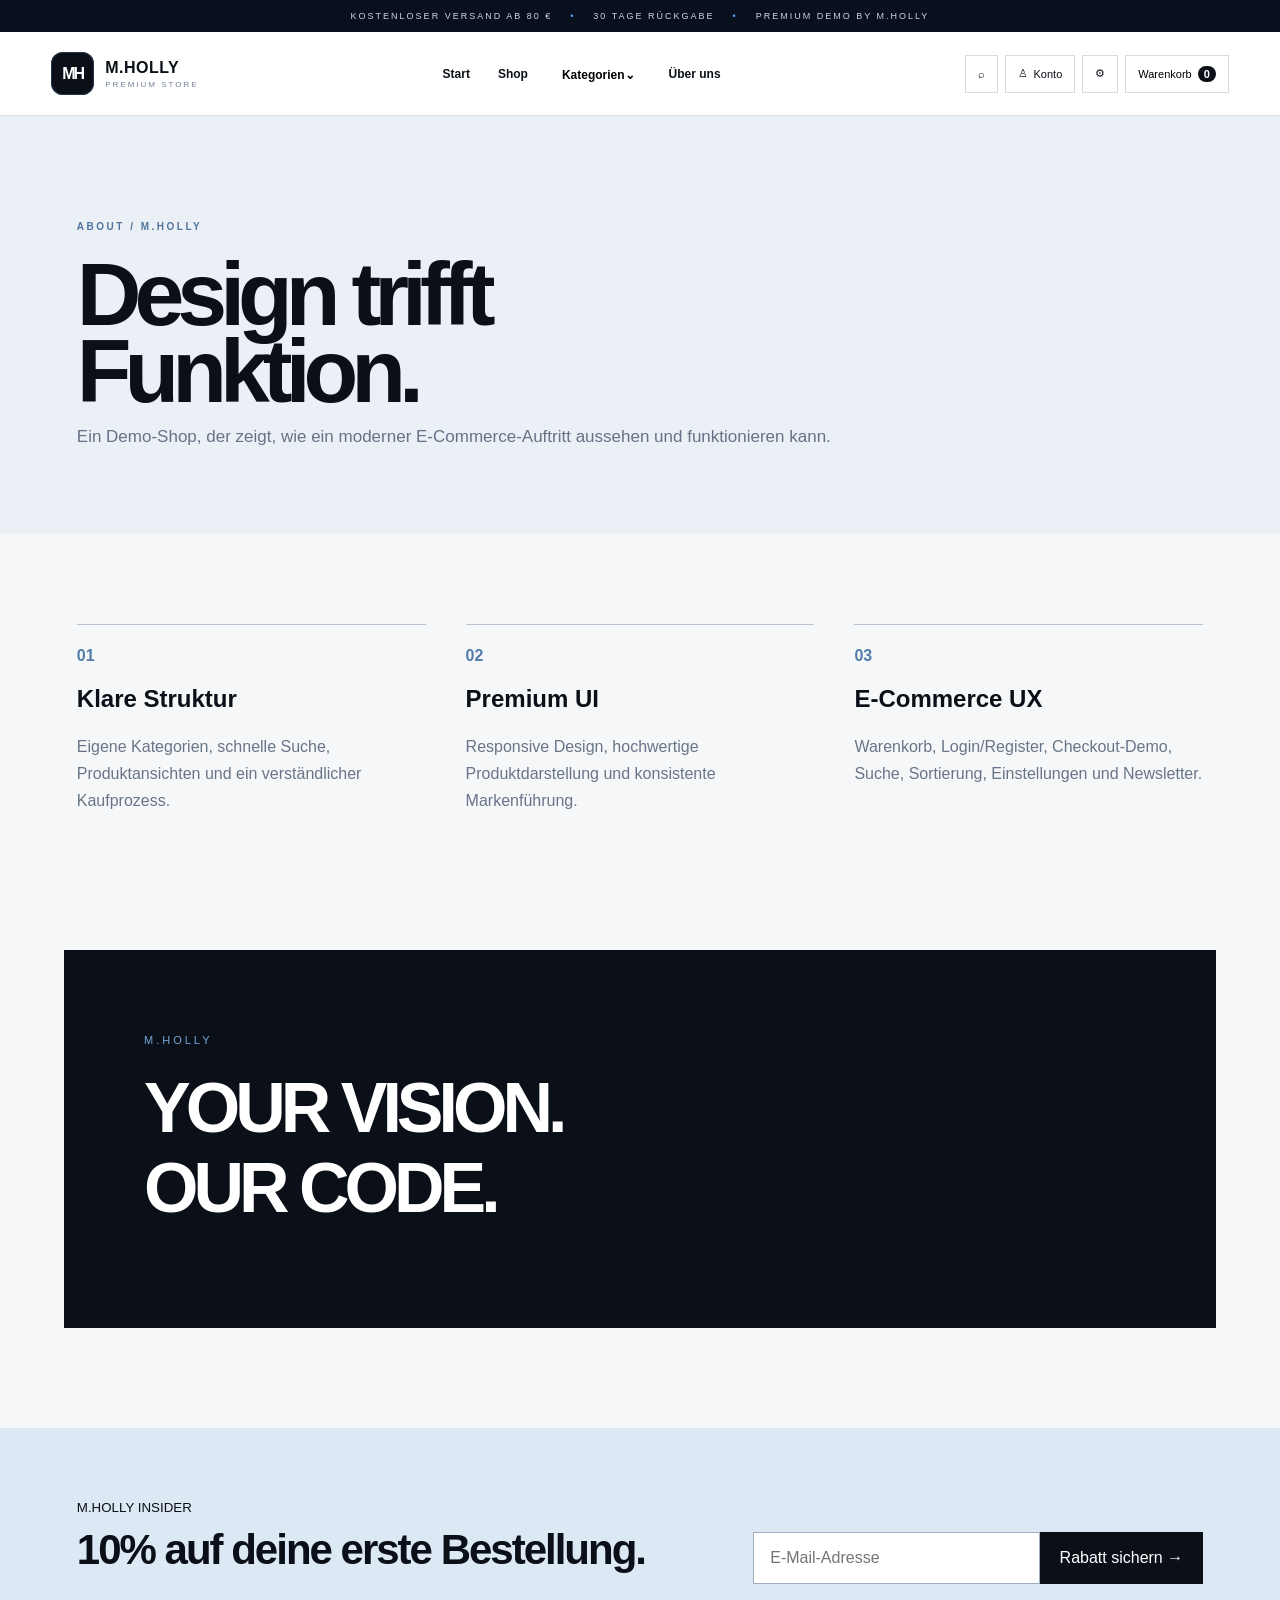
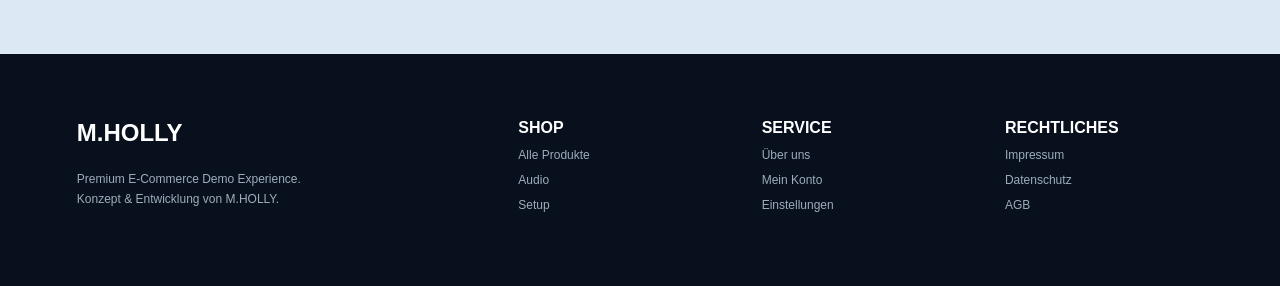
==== about.html @ 3b48a619 "Add files via upload" ====
<!doctype html><html lang="de"><head><meta charset="utf-8"><meta name="viewport" content="width=device-width,initial-scale=1"><title>Über uns | M.HOLLY Store</title><meta name="description" content="Premium Demo Onlineshop von M.HOLLY"><link rel="stylesheet" href="styles.css"></head><body><div class="topbar">KOSTENLOSER VERSAND AB 80 € <span>•</span> 30 TAGE RÜCKGABE <span>•</span> PREMIUM DEMO BY M.HOLLY</div><header><a class="brand" href="index.html"><span class="mh">MH</span><span><b>M.HOLLY</b><small>PREMIUM STORE</small></span></a><nav><a href="index.html">Start</a><a href="shop.html">Shop</a><div class="drop"><button>Kategorien⌄</button><div><a href="category.html?cat=Audio">Audio</a><a href="category.html?cat=Wearables">Wearables</a><a href="category.html?cat=Setup">Setup</a><a href="category.html?cat=Smart%20Home">Smart Home</a><a href="category.html?cat=Mobile">Mobile</a></div></div><a href="about.html">Über uns</a></nav><div class="tools"><button data-search aria-label="Suche">⌕</button><a href="account.html" aria-label="Konto">♙ <span>Konto</span></a><a href="settings.html" aria-label="Einstellungen">⚙</a><button data-cart>Warenkorb <b data-count>0</b></button></div><button class="hamb">☰</button></header><main><section class="pagehero"><small>ABOUT / M.HOLLY</small><h1>Design trifft<br>Funktion.</h1><p>Ein Demo-Shop, der zeigt, wie ein moderner E-Commerce-Auftritt aussehen und funktionieren kann.</p></section><section class="aboutgrid"><article><b>01</b><h2>Klare Struktur</h2><p>Eigene Kategorien, schnelle Suche, Produktansichten und ein verständlicher Kaufprozess.</p></article><article><b>02</b><h2>Premium UI</h2><p>Responsive Design, hochwertige Produktdarstellung und konsistente Markenführung.</p></article><article><b>03</b><h2>E-Commerce UX</h2><p>Warenkorb, Login/Register, Checkout-Demo, Suche, Sortierung, Einstellungen und Newsletter.</p></article></section><section class="manifest"><span>M.HOLLY</span><h2>YOUR VISION.<br>OUR CODE.</h2></section></main><section class="newsletter"><div><small>M.HOLLY INSIDER</small><h2>10% auf deine erste Bestellung.</h2></div><form data-news><input type="email" required placeholder="E-Mail-Adresse"><button>Rabatt sichern →</button></form></section><footer><div class="footbrand"><b>M.HOLLY</b><p>Premium E-Commerce Demo Experience.<br>Konzept & Entwicklung von M.HOLLY.</p></div><div><b>SHOP</b><a href="shop.html">Alle Produkte</a><a href="category.html?cat=Audio">Audio</a><a href="category.html?cat=Setup">Setup</a></div><div><b>SERVICE</b><a href="about.html">Über uns</a><a href="account.html">Mein Konto</a><a href="settings.html">Einstellungen</a></div><div><b>RECHTLICHES</b><a href="#">Impressum</a><a href="#">Datenschutz</a><a href="#">AGB</a></div></footer><div class="shade" data-shade></div><aside class="cart" data-drawer><div class="drawer-head"><h2>Warenkorb</h2><button data-close>×</button></div><div data-cart-items></div><div class="cart-bottom"><div><span>Gesamt</span><strong data-total>0 €</strong></div><button class="btn wide" data-checkout>Zur Kasse →</button><small>Demo-Shop – keine echte Zahlung.</small></div></aside><div class="modal" data-modal><button data-modal-close>×</button><div data-modal-body></div></div><script src="products.js"></script><script src="script.js"></script></body></html>
---- styles.css ----
*{box-sizing:border-box}html{scroll-behavior:smooth}body{margin:0;background:#f6f7f9;color:#0b1018;font-family:Inter,Arial,sans-serif}body.dark{background:#0b1018;color:#f5f7fa}a{text-decoration:none;color:inherit}button,input,select{font:inherit}.topbar{height:32px;background:#07101c;color:#cdd7e5;display:flex;align-items:center;justify-content:center;gap:18px;font-size:9px;letter-spacing:2px}.topbar span{color:#58a6ff}header{height:84px;padding:0 4vw;display:flex;align-items:center;justify-content:space-between;background:rgba(255,255,255,.92);border-bottom:1px solid #dce2ea;position:sticky;top:0;z-index:30;backdrop-filter:blur(18px)}.brand{display:flex;align-items:center;gap:11px}.mh{width:43px;height:43px;border-radius:12px;background:#0b1018;color:white;display:grid;place-items:center;font-weight:900;letter-spacing:-2px;box-shadow:inset 0 0 0 1px #26364d}.brand b{display:block;letter-spacing:.5px}.brand small{display:block;font-size:8px;letter-spacing:2px;color:#738096;margin-top:3px}nav{display:flex;gap:28px;align-items:center}nav>a,.drop>button{font-size:12px;font-weight:700;border:0;background:none;cursor:pointer}.drop{position:relative}.drop>div{display:none;position:absolute;top:25px;left:-25px;background:white;border:1px solid #dce2ea;padding:12px;width:180px;box-shadow:0 20px 50px #14203322}.drop:hover>div{display:grid}.drop a{padding:10px;font-size:12px}.drop a:hover{background:#eef3f8}.tools{display:flex;align-items:center;gap:7px}.tools button,.tools>a{height:38px;border:1px solid #d3dae4;background:white;padding:0 12px;display:flex;align-items:center;gap:6px;font-size:11px;cursor:pointer}.tools b{background:#0b1018;color:white;border-radius:20px;padding:2px 6px}.hamb{display:none}.hero{min-height:690px;padding:70px 5vw;display:grid;grid-template-columns:1fr 1fr;gap:5vw;background:linear-gradient(120deg,#f8fafc,#edf2f7)}.hero-copy{align-self:center}.kicker,.pagehero small,.home-feature small{font-size:10px;font-weight:800;letter-spacing:2.5px;color:#50749b}.hero h1,.pagehero h1{font-size:clamp(62px,7vw,108px);line-height:.86;letter-spacing:-7px;margin:22px 0;font-weight:900}.hero h1 em{font-weight:300;color:#41688f}.hero-copy>p{max-width:570px;color:#586579;font-size:17px;line-height:1.7}.btn,.ghost{display:inline-block;margin-top:18px;padding:15px 21px;font-size:12px;font-weight:800;border:0;cursor:pointer}.btn{background:#0b1018;color:white}.ghost{border:1px solid #aeb9c7;margin-left:8px}.hero-stats{display:flex;gap:35px;margin-top:55px}.hero-stats span{display:grid}.hero-stats small{color:#7a8798;font-size:10px;margin-top:4px}.hero-product{align-self:center;position:relative;background:#dce5ef;border-radius:28px;padding:35px;box-shadow:0 40px 90px #20365024}.hero-product img{width:100%;display:block}.glass-label{position:absolute;top:22px;left:25px;background:#ffffffb8;padding:9px 12px;font-size:9px;letter-spacing:2px;z-index:2}.hero-product-info{display:flex;justify-content:space-between;align-items:end;margin-top:18px}.hero-product-info span{font-weight:800}.hero-product-info small{display:block;color:#6f7d90;font-weight:400;margin-top:5px}.catstrip{display:grid;grid-template-columns:repeat(5,1fr);background:#0b1018;color:white;padding:0 4vw}.catstrip a{padding:27px 16px;border-right:1px solid #263242;display:grid;grid-template-columns:auto 1fr auto;gap:12px;align-items:center}.catstrip b{font-size:9px;color:#6fa1d5}.catstrip span{font-weight:700}.home-feature{padding:120px 6vw;display:grid;grid-template-columns:1fr 1fr;gap:8vw}.home-feature h2{font-size:58px;letter-spacing:-4px;margin:15px 0}.home-feature p{color:#667386;line-height:1.7;max-width:550px}.textlink{font-weight:800;font-size:12px}.feature-cards{display:grid;grid-template-columns:1fr 1fr;gap:14px}.feature-cards article{background:white;border:1px solid #e0e5eb;padding:35px;min-height:160px;display:flex;flex-direction:column;justify-content:end}.feature-cards b{font-size:32px}.feature-cards span{color:#6c7889;margin-top:6px}.pagehero{padding:100px 6vw 70px;background:#eaf0f6}.pagehero h1{margin-bottom:15px}.pagehero p{color:#667386;font-size:17px}.smallhero{padding-bottom:50px}.shopbar{padding:35px 5vw;display:flex;justify-content:space-between;gap:20px}.filters{display:flex;gap:8px;overflow:auto}.filters button,.shopbar select{border:1px solid #d3dae4;background:white;padding:11px 15px;white-space:nowrap}.filters .active{background:#0b1018;color:white}.product-grid{padding:10px 5vw 110px;display:grid;grid-template-columns:repeat(4,1fr);gap:18px}.catgrid{padding-top:55px}.card{background:white;border:1px solid #e0e5eb;position:relative;transition:.25s}.card:hover{transform:translateY(-4px);box-shadow:0 20px 45px #1b314c14}.card img{width:100%;display:block;background:#edf1f5}.card-info{padding:18px}.card-info small{color:#728095}.card-info h3{margin:7px 0 18px}.price{display:flex;justify-content:space-between;align-items:center}.add{width:38px;height:38px;border:0;background:#0b1018;color:white;font-size:18px;cursor:pointer}.wishlist{position:absolute;right:13px;top:13px;width:38px;height:38px;border-radius:50%;border:0;background:white;z-index:2}.aboutgrid{padding:90px 6vw;display:grid;grid-template-columns:repeat(3,1fr);gap:40px}.aboutgrid article{border-top:1px solid #bac5d1;padding-top:22px}.aboutgrid article>b{color:#527da9}.aboutgrid p{color:#687588;line-height:1.7}.manifest{margin:30px 5vw 100px;background:#0b1018;color:white;padding:80px}.manifest span{letter-spacing:3px;font-size:11px;color:#76a5d5}.manifest h2{font-size:70px;letter-spacing:-5px;margin:20px 0}.account-wrap{min-height:720px;display:grid;grid-template-columns:1fr 1fr}.account-side{background:#0b1018;color:white;padding:100px 8vw}.account-side h1{font-size:70px;letter-spacing:-5px}.account-side p{color:#9ba9ba;line-height:1.7}.account-card{padding:100px 9vw}.tabs{display:flex;border-bottom:1px solid #d8dfe7;margin-bottom:35px}.tabs button{border:0;background:none;padding:15px 25px;font-weight:800}.tabs .active{border-bottom:2px solid #0b1018}.account-card form{display:grid;gap:18px}.account-card label{display:grid;gap:8px;font-size:12px;font-weight:700}.account-card input{padding:15px;border:1px solid #cbd4df;background:white}.account-card form>a{text-align:center;font-size:11px;color:#667386}.wide{width:100%}.settings{max-width:900px;margin:60px auto 110px;padding:0 25px}.settings>div{background:white;border:1px solid #dfe5ec;margin-bottom:16px;padding:25px}.settings h3{margin-top:0}.settings label{padding:18px 0;border-top:1px solid #e7ebf0;display:flex;justify-content:space-between;align-items:center}.settings label small{display:block;color:#7a8798;margin-top:4px}.selectrow select{padding:9px}.newsletter{background:#dce8f4;padding:70px 6vw;display:flex;align-items:end;justify-content:space-between;gap:40px}.newsletter h2{font-size:42px;letter-spacing:-2px;margin:10px 0}.newsletter form{display:flex;min-width:450px}.newsletter input{padding:16px;flex:1;border:1px solid #9facbb;background:white}.newsletter button{background:#0b1018;color:white;border:0;padding:0 20px}footer{background:#07101c;color:#9eacbc;padding:65px 6vw;display:grid;grid-template-columns:2fr 1fr 1fr 1fr;gap:45px}footer>div{display:flex;flex-direction:column;gap:11px}footer b{color:white}footer a{font-size:12px}.footbrand b{font-size:24px}.footbrand p{font-size:12px;line-height:1.6}.shade{display:none;position:fixed;inset:0;background:#0008;z-index:50}.shade.on{display:block}.cart{position:fixed;right:-470px;top:0;width:min(450px,100%);height:100vh;background:white;z-index:60;padding:28px;transition:.3s;display:flex;flex-direction:column}.cart.on{right:0}.drawer-head{display:flex;justify-content:space-between;border-bottom:1px solid #dce2ea}.drawer-head button,.modal>button{border:0;background:none;font-size:30px}.cartitem{display:grid;grid-template-columns:60px 1fr auto;gap:12px;padding:14px 0;border-bottom:1px solid #e4e8ed;align-items:center}.cartitem img{width:60px}.cartitem small{display:block;color:#748196}.cartitem button{border:0;background:none}.cart-bottom{margin-top:auto}.cart-bottom>div{display:flex;justify-content:space-between;margin:20px 0}.cart-bottom small{display:block;text-align:center;color:#8490a0;margin-top:10px}.modal{display:none;position:fixed;z-index:70;left:50%;top:50%;transform:translate(-50%,-50%);width:min(650px,92%);background:white;padding:35px;box-shadow:0 30px 100px #0008}.modal.on{display:block}.modal>button{position:absolute;right:15px;top:10px}.searchbox{width:100%;padding:16px;border:1px solid #bdc8d5;margin:25px 0}.search-result{display:flex;gap:14px;align-items:center;padding:10px 0;border-top:1px solid #e1e6ec}.search-result img{width:55px}.checkout{display:grid;gap:10px}.checkout input{padding:13px;border:1px solid #c8d1dc}.success{text-align:center;padding:30px}.success b{font-size:60px;color:#3976b6}@media(max-width:950px){nav{display:none}.tools a span{display:none}.hero{grid-template-columns:1fr}.hero-product{max-width:650px}.catstrip{grid-template-columns:1fr 1fr}.product-grid{grid-template-columns:repeat(2,1fr)}.home-feature{grid-template-columns:1fr}.account-wrap{grid-template-columns:1fr}.account-side{padding:60px 8vw}.newsletter{display:block}.newsletter form{min-width:0;max-width:550px}.aboutgrid{grid-template-columns:1fr}.manifest h2{font-size:50px}}@media(max-width:600px){.topbar{font-size:6px;gap:5px}.brand small{display:none}.tools>a:nth-of-type(2){display:none}.hero{padding:55px 22px}.hero h1,.pagehero h1{font-size:54px;letter-spacing:-4px}.hero-stats{gap:15px}.catstrip{grid-template-columns:1fr}.catstrip a{border-bottom:1px solid #263242}.home-feature{padding:80px 22px}.home-feature h2{font-size:42px}.feature-cards{grid-template-columns:1fr}.product-grid{grid-template-columns:1fr;padding:10px 20px 80px}.shopbar{padding:25px 20px}.pagehero{padding:70px 22px 50px}.account-card{padding:60px 25px}.account-side h1{font-size:52px}.newsletter{padding:60px 22px}.newsletter form{display:grid}.newsletter button{padding:15px}footer{grid-template-columns:1fr 1fr;padding:55px 22px}.manifest{padding:45px 25px}.manifest h2{font-size:40px}.tools button[data-cart]{padding:0 8px;font-size:0}.tools button[data-cart] b{font-size:10px}}
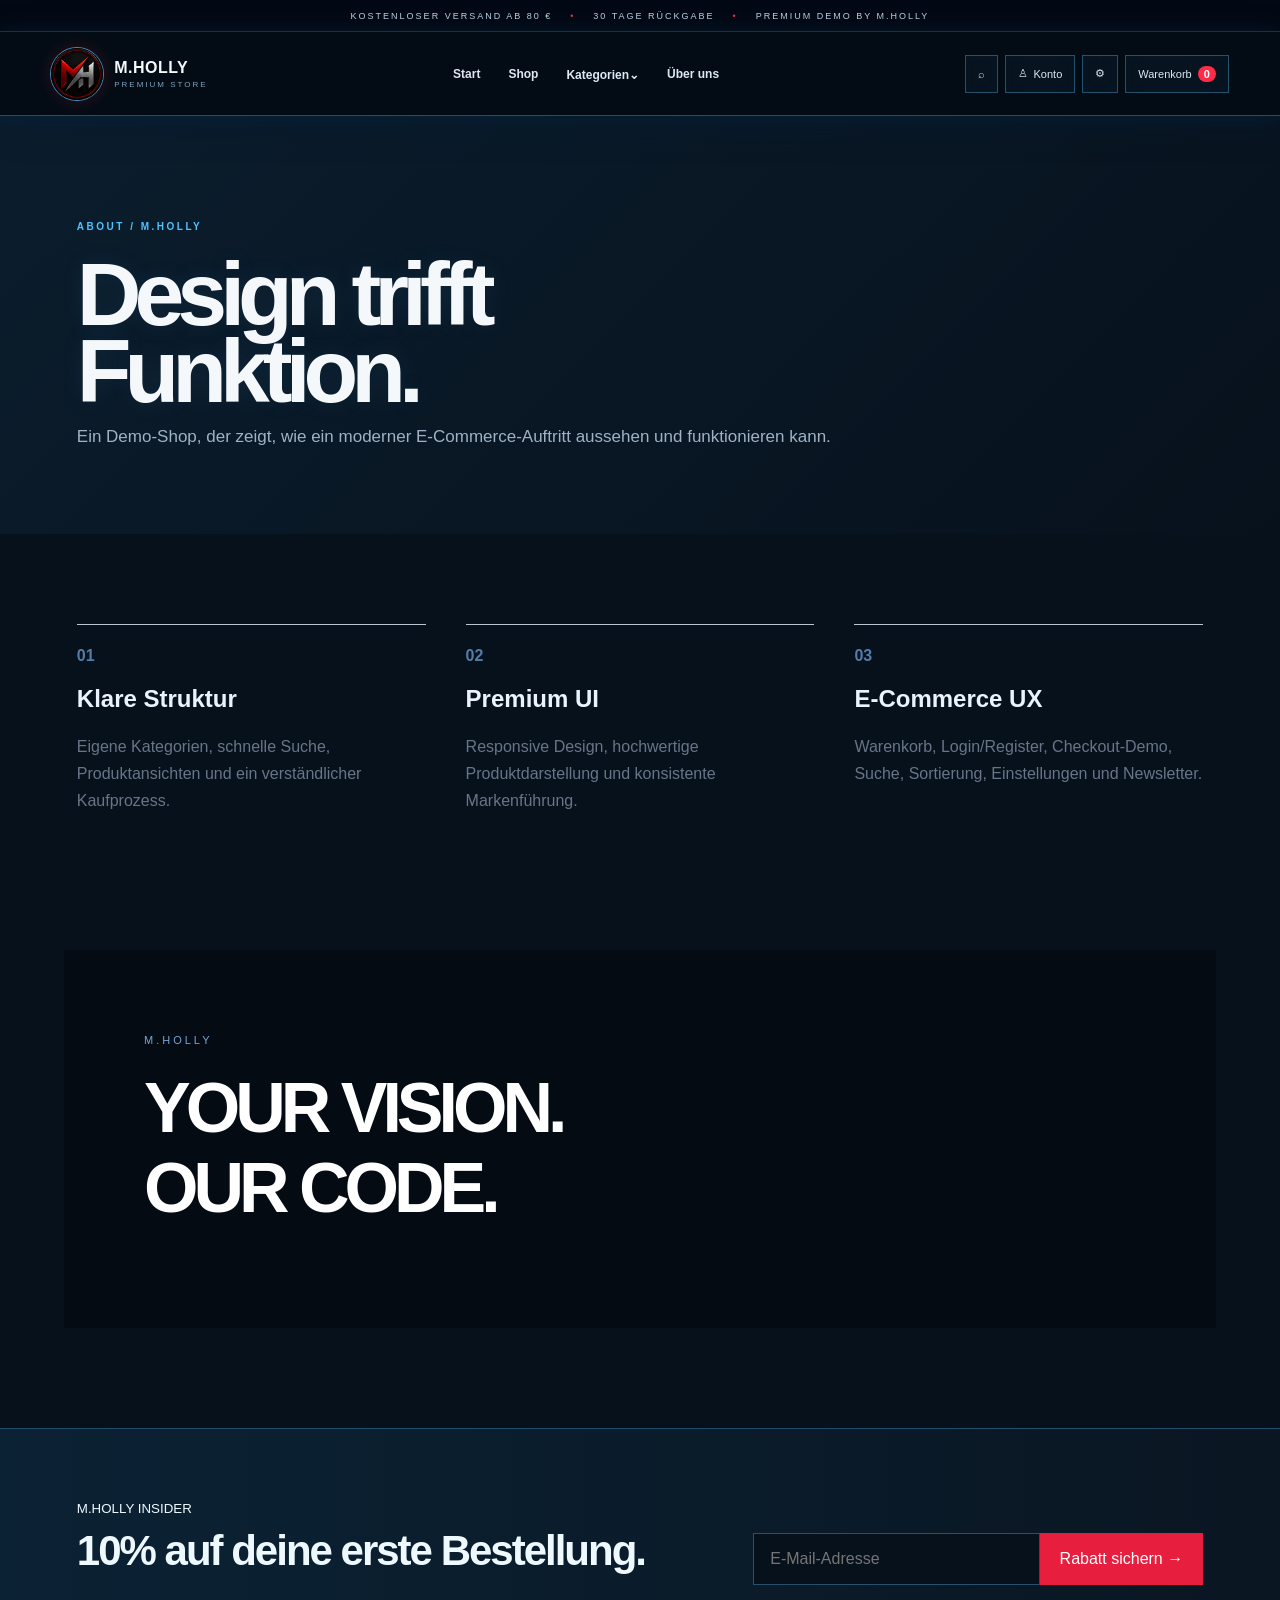
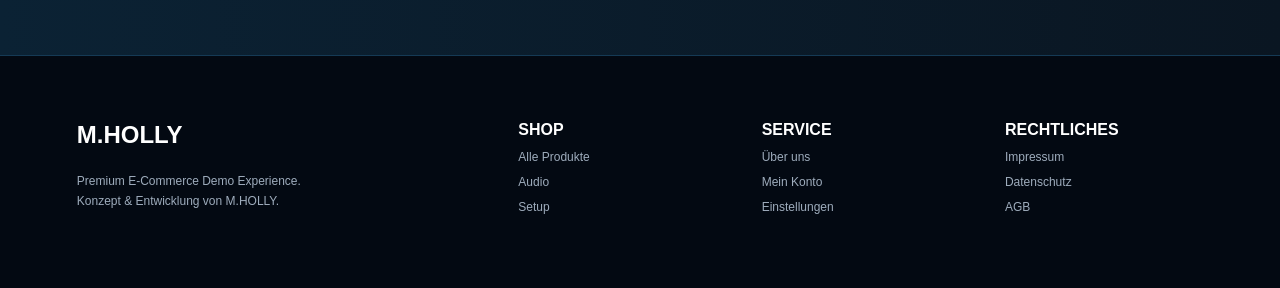
==== commit a57e31f4: "Add files via upload" ====
--- a/about.html
+++ b/about.html
@@ -1 +1 @@
-<!doctype html><html lang="de"><head><meta charset="utf-8"><meta name="viewport" content="width=device-width,initial-scale=1"><title>Über uns | M.HOLLY Store</title><meta name="description" content="Premium Demo Onlineshop von M.HOLLY"><link rel="stylesheet" href="styles.css"></head><body><div class="topbar">KOSTENLOSER VERSAND AB 80 € <span>•</span> 30 TAGE RÜCKGABE <span>•</span> PREMIUM DEMO BY M.HOLLY</div><header><a class="brand" href="index.html"><span class="mh">MH</span><span><b>M.HOLLY</b><small>PREMIUM STORE</small></span></a><nav><a href="index.html">Start</a><a href="shop.html">Shop</a><div class="drop"><button>Kategorien⌄</button><div><a href="category.html?cat=Audio">Audio</a><a href="category.html?cat=Wearables">Wearables</a><a href="category.html?cat=Setup">Setup</a><a href="category.html?cat=Smart%20Home">Smart Home</a><a href="category.html?cat=Mobile">Mobile</a></div></div><a href="about.html">Über uns</a></nav><div class="tools"><button data-search aria-label="Suche">⌕</button><a href="account.html" aria-label="Konto">♙ <span>Konto</span></a><a href="settings.html" aria-label="Einstellungen">⚙</a><button data-cart>Warenkorb <b data-count>0</b></button></div><button class="hamb">☰</button></header><main><section class="pagehero"><small>ABOUT / M.HOLLY</small><h1>Design trifft<br>Funktion.</h1><p>Ein Demo-Shop, der zeigt, wie ein moderner E-Commerce-Auftritt aussehen und funktionieren kann.</p></section><section class="aboutgrid"><article><b>01</b><h2>Klare Struktur</h2><p>Eigene Kategorien, schnelle Suche, Produktansichten und ein verständlicher Kaufprozess.</p></article><article><b>02</b><h2>Premium UI</h2><p>Responsive Design, hochwertige Produktdarstellung und konsistente Markenführung.</p></article><article><b>03</b><h2>E-Commerce UX</h2><p>Warenkorb, Login/Register, Checkout-Demo, Suche, Sortierung, Einstellungen und Newsletter.</p></article></section><section class="manifest"><span>M.HOLLY</span><h2>YOUR VISION.<br>OUR CODE.</h2></section></main><section class="newsletter"><div><small>M.HOLLY INSIDER</small><h2>10% auf deine erste Bestellung.</h2></div><form data-news><input type="email" required placeholder="E-Mail-Adresse"><button>Rabatt sichern →</button></form></section><footer><div class="footbrand"><b>M.HOLLY</b><p>Premium E-Commerce Demo Experience.<br>Konzept & Entwicklung von M.HOLLY.</p></div><div><b>SHOP</b><a href="shop.html">Alle Produkte</a><a href="category.html?cat=Audio">Audio</a><a href="category.html?cat=Setup">Setup</a></div><div><b>SERVICE</b><a href="about.html">Über uns</a><a href="account.html">Mein Konto</a><a href="settings.html">Einstellungen</a></div><div><b>RECHTLICHES</b><a href="#">Impressum</a><a href="#">Datenschutz</a><a href="#">AGB</a></div></footer><div class="shade" data-shade></div><aside class="cart" data-drawer><div class="drawer-head"><h2>Warenkorb</h2><button data-close>×</button></div><div data-cart-items></div><div class="cart-bottom"><div><span>Gesamt</span><strong data-total>0 €</strong></div><button class="btn wide" data-checkout>Zur Kasse →</button><small>Demo-Shop – keine echte Zahlung.</small></div></aside><div class="modal" data-modal><button data-modal-close>×</button><div data-modal-body></div></div><script src="products.js"></script><script src="script.js"></script></body></html>+<!doctype html><html lang="de"><head><meta charset="utf-8"><meta name="viewport" content="width=device-width,initial-scale=1"><title>Über uns | M.HOLLY Store</title><meta name="description" content="Premium Demo Onlineshop von M.HOLLY"><link rel="stylesheet" href="styles.css"></head><body><div class="topbar">KOSTENLOSER VERSAND AB 80 € <span>•</span> 30 TAGE RÜCKGABE <span>•</span> PREMIUM DEMO BY M.HOLLY</div><header><a class="brand" href="index.html"><img class="brand-logo" src="assets/mholly-logo.png" alt="M.HOLLY Logo"><span><b>M.HOLLY</b><small>PREMIUM STORE</small></span></a><nav><a href="index.html">Start</a><a href="shop.html">Shop</a><div class="drop"><button>Kategorien⌄</button><div><a href="category.html?cat=Audio">Audio</a><a href="category.html?cat=Wearables">Wearables</a><a href="category.html?cat=Setup">Setup</a><a href="category.html?cat=Smart%20Home">Smart Home</a><a href="category.html?cat=Mobile">Mobile</a></div></div><a href="about.html">Über uns</a></nav><div class="tools"><button data-search aria-label="Suche">⌕</button><a href="account.html" aria-label="Konto">♙ <span>Konto</span></a><a href="settings.html" aria-label="Einstellungen">⚙</a><button data-cart>Warenkorb <b data-count>0</b></button></div><button class="hamb">☰</button></header><main><section class="pagehero"><small>ABOUT / M.HOLLY</small><h1>Design trifft<br>Funktion.</h1><p>Ein Demo-Shop, der zeigt, wie ein moderner E-Commerce-Auftritt aussehen und funktionieren kann.</p></section><section class="aboutgrid"><article><b>01</b><h2>Klare Struktur</h2><p>Eigene Kategorien, schnelle Suche, Produktansichten und ein verständlicher Kaufprozess.</p></article><article><b>02</b><h2>Premium UI</h2><p>Responsive Design, hochwertige Produktdarstellung und konsistente Markenführung.</p></article><article><b>03</b><h2>E-Commerce UX</h2><p>Warenkorb, Login/Register, Checkout-Demo, Suche, Sortierung, Einstellungen und Newsletter.</p></article></section><section class="manifest"><span>M.HOLLY</span><h2>YOUR VISION.<br>OUR CODE.</h2></section></main><section class="newsletter"><div><small>M.HOLLY INSIDER</small><h2>10% auf deine erste Bestellung.</h2></div><form data-news><input type="email" required placeholder="E-Mail-Adresse"><button>Rabatt sichern →</button></form></section><footer><div class="footbrand"><b>M.HOLLY</b><p>Premium E-Commerce Demo Experience.<br>Konzept & Entwicklung von M.HOLLY.</p></div><div><b>SHOP</b><a href="shop.html">Alle Produkte</a><a href="category.html?cat=Audio">Audio</a><a href="category.html?cat=Setup">Setup</a></div><div><b>SERVICE</b><a href="about.html">Über uns</a><a href="account.html">Mein Konto</a><a href="settings.html">Einstellungen</a></div><div><b>RECHTLICHES</b><a href="#">Impressum</a><a href="#">Datenschutz</a><a href="#">AGB</a></div></footer><div class="shade" data-shade></div><aside class="cart" data-drawer><div class="drawer-head"><h2>Warenkorb</h2><button data-close>×</button></div><div data-cart-items></div><div class="cart-bottom"><div><span>Gesamt</span><strong data-total>0 €</strong></div><button class="btn wide" data-checkout>Zur Kasse →</button><small>Demo-Shop – keine echte Zahlung.</small></div></aside><div class="modal" data-modal><button data-modal-close>×</button><div data-modal-body></div></div><script src="products.js"></script><script src="script.js"></script></body></html>
--- a/styles.css
+++ b/styles.css
@@ -1 +1,17 @@
 *{box-sizing:border-box}html{scroll-behavior:smooth}body{margin:0;background:#f6f7f9;color:#0b1018;font-family:Inter,Arial,sans-serif}body.dark{background:#0b1018;color:#f5f7fa}a{text-decoration:none;color:inherit}button,input,select{font:inherit}.topbar{height:32px;background:#07101c;color:#cdd7e5;display:flex;align-items:center;justify-content:center;gap:18px;font-size:9px;letter-spacing:2px}.topbar span{color:#58a6ff}header{height:84px;padding:0 4vw;display:flex;align-items:center;justify-content:space-between;background:rgba(255,255,255,.92);border-bottom:1px solid #dce2ea;position:sticky;top:0;z-index:30;backdrop-filter:blur(18px)}.brand{display:flex;align-items:center;gap:11px}.mh{width:43px;height:43px;border-radius:12px;background:#0b1018;color:white;display:grid;place-items:center;font-weight:900;letter-spacing:-2px;box-shadow:inset 0 0 0 1px #26364d}.brand b{display:block;letter-spacing:.5px}.brand small{display:block;font-size:8px;letter-spacing:2px;color:#738096;margin-top:3px}nav{display:flex;gap:28px;align-items:center}nav>a,.drop>button{font-size:12px;font-weight:700;border:0;background:none;cursor:pointer}.drop{position:relative}.drop>div{display:none;position:absolute;top:25px;left:-25px;background:white;border:1px solid #dce2ea;padding:12px;width:180px;box-shadow:0 20px 50px #14203322}.drop:hover>div{display:grid}.drop a{padding:10px;font-size:12px}.drop a:hover{background:#eef3f8}.tools{display:flex;align-items:center;gap:7px}.tools button,.tools>a{height:38px;border:1px solid #d3dae4;background:white;padding:0 12px;display:flex;align-items:center;gap:6px;font-size:11px;cursor:pointer}.tools b{background:#0b1018;color:white;border-radius:20px;padding:2px 6px}.hamb{display:none}.hero{min-height:690px;padding:70px 5vw;display:grid;grid-template-columns:1fr 1fr;gap:5vw;background:linear-gradient(120deg,#f8fafc,#edf2f7)}.hero-copy{align-self:center}.kicker,.pagehero small,.home-feature small{font-size:10px;font-weight:800;letter-spacing:2.5px;color:#50749b}.hero h1,.pagehero h1{font-size:clamp(62px,7vw,108px);line-height:.86;letter-spacing:-7px;margin:22px 0;font-weight:900}.hero h1 em{font-weight:300;color:#41688f}.hero-copy>p{max-width:570px;color:#586579;font-size:17px;line-height:1.7}.btn,.ghost{display:inline-block;margin-top:18px;padding:15px 21px;font-size:12px;font-weight:800;border:0;cursor:pointer}.btn{background:#0b1018;color:white}.ghost{border:1px solid #aeb9c7;margin-left:8px}.hero-stats{display:flex;gap:35px;margin-top:55px}.hero-stats span{display:grid}.hero-stats small{color:#7a8798;font-size:10px;margin-top:4px}.hero-product{align-self:center;position:relative;background:#dce5ef;border-radius:28px;padding:35px;box-shadow:0 40px 90px #20365024}.hero-product img{width:100%;display:block}.glass-label{position:absolute;top:22px;left:25px;background:#ffffffb8;padding:9px 12px;font-size:9px;letter-spacing:2px;z-index:2}.hero-product-info{display:flex;justify-content:space-between;align-items:end;margin-top:18px}.hero-product-info span{font-weight:800}.hero-product-info small{display:block;color:#6f7d90;font-weight:400;margin-top:5px}.catstrip{display:grid;grid-template-columns:repeat(5,1fr);background:#0b1018;color:white;padding:0 4vw}.catstrip a{padding:27px 16px;border-right:1px solid #263242;display:grid;grid-template-columns:auto 1fr auto;gap:12px;align-items:center}.catstrip b{font-size:9px;color:#6fa1d5}.catstrip span{font-weight:700}.home-feature{padding:120px 6vw;display:grid;grid-template-columns:1fr 1fr;gap:8vw}.home-feature h2{font-size:58px;letter-spacing:-4px;margin:15px 0}.home-feature p{color:#667386;line-height:1.7;max-width:550px}.textlink{font-weight:800;font-size:12px}.feature-cards{display:grid;grid-template-columns:1fr 1fr;gap:14px}.feature-cards article{background:white;border:1px solid #e0e5eb;padding:35px;min-height:160px;display:flex;flex-direction:column;justify-content:end}.feature-cards b{font-size:32px}.feature-cards span{color:#6c7889;margin-top:6px}.pagehero{padding:100px 6vw 70px;background:#eaf0f6}.pagehero h1{margin-bottom:15px}.pagehero p{color:#667386;font-size:17px}.smallhero{padding-bottom:50px}.shopbar{padding:35px 5vw;display:flex;justify-content:space-between;gap:20px}.filters{display:flex;gap:8px;overflow:auto}.filters button,.shopbar select{border:1px solid #d3dae4;background:white;padding:11px 15px;white-space:nowrap}.filters .active{background:#0b1018;color:white}.product-grid{padding:10px 5vw 110px;display:grid;grid-template-columns:repeat(4,1fr);gap:18px}.catgrid{padding-top:55px}.card{background:white;border:1px solid #e0e5eb;position:relative;transition:.25s}.card:hover{transform:translateY(-4px);box-shadow:0 20px 45px #1b314c14}.card img{width:100%;display:block;background:#edf1f5}.card-info{padding:18px}.card-info small{color:#728095}.card-info h3{margin:7px 0 18px}.price{display:flex;justify-content:space-between;align-items:center}.add{width:38px;height:38px;border:0;background:#0b1018;color:white;font-size:18px;cursor:pointer}.wishlist{position:absolute;right:13px;top:13px;width:38px;height:38px;border-radius:50%;border:0;background:white;z-index:2}.aboutgrid{padding:90px 6vw;display:grid;grid-template-columns:repeat(3,1fr);gap:40px}.aboutgrid article{border-top:1px solid #bac5d1;padding-top:22px}.aboutgrid article>b{color:#527da9}.aboutgrid p{color:#687588;line-height:1.7}.manifest{margin:30px 5vw 100px;background:#0b1018;color:white;padding:80px}.manifest span{letter-spacing:3px;font-size:11px;color:#76a5d5}.manifest h2{font-size:70px;letter-spacing:-5px;margin:20px 0}.account-wrap{min-height:720px;display:grid;grid-template-columns:1fr 1fr}.account-side{background:#0b1018;color:white;padding:100px 8vw}.account-side h1{font-size:70px;letter-spacing:-5px}.account-side p{color:#9ba9ba;line-height:1.7}.account-card{padding:100px 9vw}.tabs{display:flex;border-bottom:1px solid #d8dfe7;margin-bottom:35px}.tabs button{border:0;background:none;padding:15px 25px;font-weight:800}.tabs .active{border-bottom:2px solid #0b1018}.account-card form{display:grid;gap:18px}.account-card label{display:grid;gap:8px;font-size:12px;font-weight:700}.account-card input{padding:15px;border:1px solid #cbd4df;background:white}.account-card form>a{text-align:center;font-size:11px;color:#667386}.wide{width:100%}.settings{max-width:900px;margin:60px auto 110px;padding:0 25px}.settings>div{background:white;border:1px solid #dfe5ec;margin-bottom:16px;padding:25px}.settings h3{margin-top:0}.settings label{padding:18px 0;border-top:1px solid #e7ebf0;display:flex;justify-content:space-between;align-items:center}.settings label small{display:block;color:#7a8798;margin-top:4px}.selectrow select{padding:9px}.newsletter{background:#dce8f4;padding:70px 6vw;display:flex;align-items:end;justify-content:space-between;gap:40px}.newsletter h2{font-size:42px;letter-spacing:-2px;margin:10px 0}.newsletter form{display:flex;min-width:450px}.newsletter input{padding:16px;flex:1;border:1px solid #9facbb;background:white}.newsletter button{background:#0b1018;color:white;border:0;padding:0 20px}footer{background:#07101c;color:#9eacbc;padding:65px 6vw;display:grid;grid-template-columns:2fr 1fr 1fr 1fr;gap:45px}footer>div{display:flex;flex-direction:column;gap:11px}footer b{color:white}footer a{font-size:12px}.footbrand b{font-size:24px}.footbrand p{font-size:12px;line-height:1.6}.shade{display:none;position:fixed;inset:0;background:#0008;z-index:50}.shade.on{display:block}.cart{position:fixed;right:-470px;top:0;width:min(450px,100%);height:100vh;background:white;z-index:60;padding:28px;transition:.3s;display:flex;flex-direction:column}.cart.on{right:0}.drawer-head{display:flex;justify-content:space-between;border-bottom:1px solid #dce2ea}.drawer-head button,.modal>button{border:0;background:none;font-size:30px}.cartitem{display:grid;grid-template-columns:60px 1fr auto;gap:12px;padding:14px 0;border-bottom:1px solid #e4e8ed;align-items:center}.cartitem img{width:60px}.cartitem small{display:block;color:#748196}.cartitem button{border:0;background:none}.cart-bottom{margin-top:auto}.cart-bottom>div{display:flex;justify-content:space-between;margin:20px 0}.cart-bottom small{display:block;text-align:center;color:#8490a0;margin-top:10px}.modal{display:none;position:fixed;z-index:70;left:50%;top:50%;transform:translate(-50%,-50%);width:min(650px,92%);background:white;padding:35px;box-shadow:0 30px 100px #0008}.modal.on{display:block}.modal>button{position:absolute;right:15px;top:10px}.searchbox{width:100%;padding:16px;border:1px solid #bdc8d5;margin:25px 0}.search-result{display:flex;gap:14px;align-items:center;padding:10px 0;border-top:1px solid #e1e6ec}.search-result img{width:55px}.checkout{display:grid;gap:10px}.checkout input{padding:13px;border:1px solid #c8d1dc}.success{text-align:center;padding:30px}.success b{font-size:60px;color:#3976b6}@media(max-width:950px){nav{display:none}.tools a span{display:none}.hero{grid-template-columns:1fr}.hero-product{max-width:650px}.catstrip{grid-template-columns:1fr 1fr}.product-grid{grid-template-columns:repeat(2,1fr)}.home-feature{grid-template-columns:1fr}.account-wrap{grid-template-columns:1fr}.account-side{padding:60px 8vw}.newsletter{display:block}.newsletter form{min-width:0;max-width:550px}.aboutgrid{grid-template-columns:1fr}.manifest h2{font-size:50px}}@media(max-width:600px){.topbar{font-size:6px;gap:5px}.brand small{display:none}.tools>a:nth-of-type(2){display:none}.hero{padding:55px 22px}.hero h1,.pagehero h1{font-size:54px;letter-spacing:-4px}.hero-stats{gap:15px}.catstrip{grid-template-columns:1fr}.catstrip a{border-bottom:1px solid #263242}.home-feature{padding:80px 22px}.home-feature h2{font-size:42px}.feature-cards{grid-template-columns:1fr}.product-grid{grid-template-columns:1fr;padding:10px 20px 80px}.shopbar{padding:25px 20px}.pagehero{padding:70px 22px 50px}.account-card{padding:60px 25px}.account-side h1{font-size:52px}.newsletter{padding:60px 22px}.newsletter form{display:grid}.newsletter button{padding:15px}footer{grid-template-columns:1fr 1fr;padding:55px 22px}.manifest{padding:45px 25px}.manifest h2{font-size:40px}.tools button[data-cart]{padding:0 8px;font-size:0}.tools button[data-cart] b{font-size:10px}}
+
+/* V3 neon refinement */
+:root{--ink:#06101c;--panel:#0b1624;--line:#173a59;--blue:#39b8ff;--red:#ff2c49;--ice:#eaf7ff}
+body{background:#07111c;color:#eaf3fb}body:not(.dark){background:#07111c;color:#eaf3fb}
+.topbar{background:#030914;border-bottom:1px solid #123553;color:#bcd8eb}.topbar span{color:var(--red)}
+header{background:rgba(4,12,22,.94);border-bottom:1px solid #1a5075;box-shadow:0 8px 32px #001b2d88,0 1px 18px #22aaff18}
+.brand img.brand-logo{width:52px;height:52px;object-fit:cover;border-radius:50%;box-shadow:0 0 0 1px #4389b8,0 0 18px #ff284533}.brand b{color:#f5f9fc}.brand small{color:#7fa3bd}
+nav>a,.drop>button{color:#dbe9f4}.drop>button{padding:18px 8px;margin:-18px -8px}.drop{padding:18px 0;margin:-18px 0}
+.drop>div{top:54px;left:-28px;background:#08131f;border:1px solid #245276;padding:10px;width:205px;box-shadow:0 22px 55px #000b,0 0 22px #168fdc22;z-index:100;pointer-events:auto}.drop:hover>div,.drop:focus-within>div,.drop.open>div{display:grid}.drop a{color:#dbe9f4;border-left:2px solid transparent}.drop a:hover{background:#0e2234;border-left-color:var(--red);color:white}
+.tools button,.tools>a{border:1px solid #24506e;background:#07131f;color:#dbe9f4;box-shadow:inset 0 0 12px #169fff08}.tools button:hover,.tools>a:hover{border-color:#3bbcff;box-shadow:0 0 16px #1faeff2c}.tools b{background:var(--red);color:white}
+.hero{background:radial-gradient(circle at 72% 40%,#0d3150 0,#081725 30%,#06101a 62%,#050b12 100%);border-bottom:1px solid #12324b}.kicker,.pagehero small,.home-feature small{color:#4fc2ff}.hero h1,.pagehero h1{color:#f5f8fb;text-shadow:0 0 24px #52bdff16}.hero h1 em{color:#70caff;text-shadow:0 0 22px #3cb8ff55}.hero-copy>p,.home-feature p,.pagehero p{color:#9eb3c5}.btn{background:linear-gradient(135deg,#ff2545,#d80d2c);box-shadow:0 0 22px #ff23443a}.ghost{border-color:#2c82b8;color:#dcefff}.hero-product{background:linear-gradient(145deg,#0d1b29,#101e2c);border:1px solid #245474;box-shadow:0 35px 90px #0008,0 0 35px #21aaff18}.hero-product img{filter:drop-shadow(0 18px 25px #0008)}.glass-label{background:#07131ddd;color:#dff3ff;border:1px solid #26516d}
+.catstrip{background:#050d16;border-bottom:1px solid #173650}.catstrip a{border-color:#173650}.catstrip b{color:#ff3955}.catstrip a:hover{background:#0a1b29;box-shadow:inset 0 2px 0 #34b9ff}
+.home-feature,.shopbar,.product-grid,.aboutgrid,.settings,.account-card{background:#07111c}.feature-cards article,.card,.settings>div{background:#0a1622;border-color:#193a54;color:#eef7ff}.card:hover{box-shadow:0 18px 45px #0007,0 0 20px #1ba9ff18;border-color:#2a6f9b}.card img{background:#dfe9f3}.card-info small,.feature-cards span{color:#86a1b7}.add{background:#0a263a;border:1px solid #2d9bd1;color:#fff}.wishlist{background:#08131f;color:#d9edfa;border:1px solid #28506c}.pagehero{background:linear-gradient(135deg,#0b1d2d,#07111c)}
+.newsletter{background:linear-gradient(90deg,#0b2234,#0a1622);color:#eef8ff;border-top:1px solid #1e4d6e}.newsletter input{background:#07111c;color:#fff;border-color:#28506e}.newsletter button{background:#e71e3d}
+footer{background:#030912;border-top:1px solid #153a55}.cart,.modal{background:#08131f;color:#eaf3fb}.drawer-head,.cartitem{border-color:#1b3b53}.searchbox,.checkout input,.account-card input{background:#06101a;color:#fff;border-color:#28506e}.account-side,.manifest{background:#040b13}.tabs{border-color:#24465f}.tabs .active{border-color:#35baff}.account-card form>a,.cartitem small{color:#8ea9bc}
+@media(max-width:950px){nav.open{display:flex;position:absolute;top:84px;left:0;right:0;background:#06101a;padding:20px;flex-direction:column;border-bottom:1px solid #225171}.hamb{display:block;background:#081725;color:white;border:1px solid #28506e;padding:8px 11px}}
